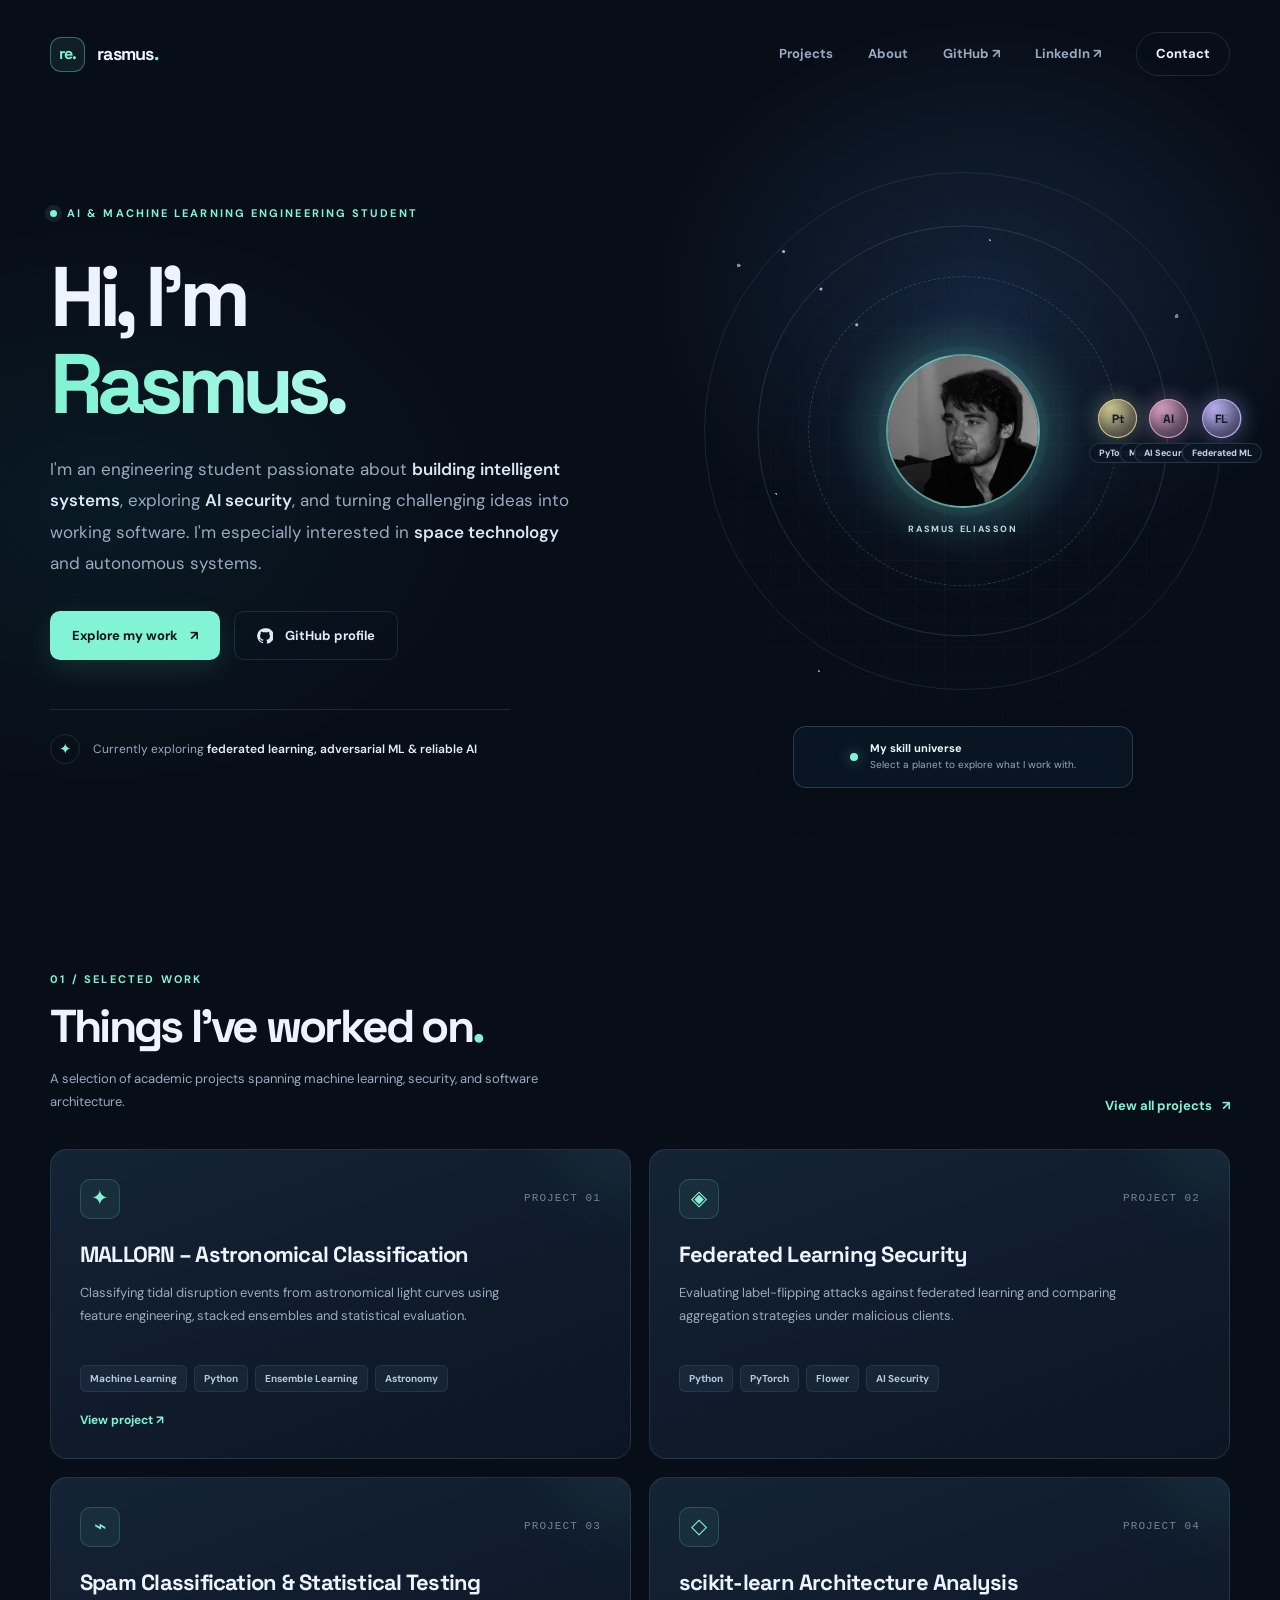
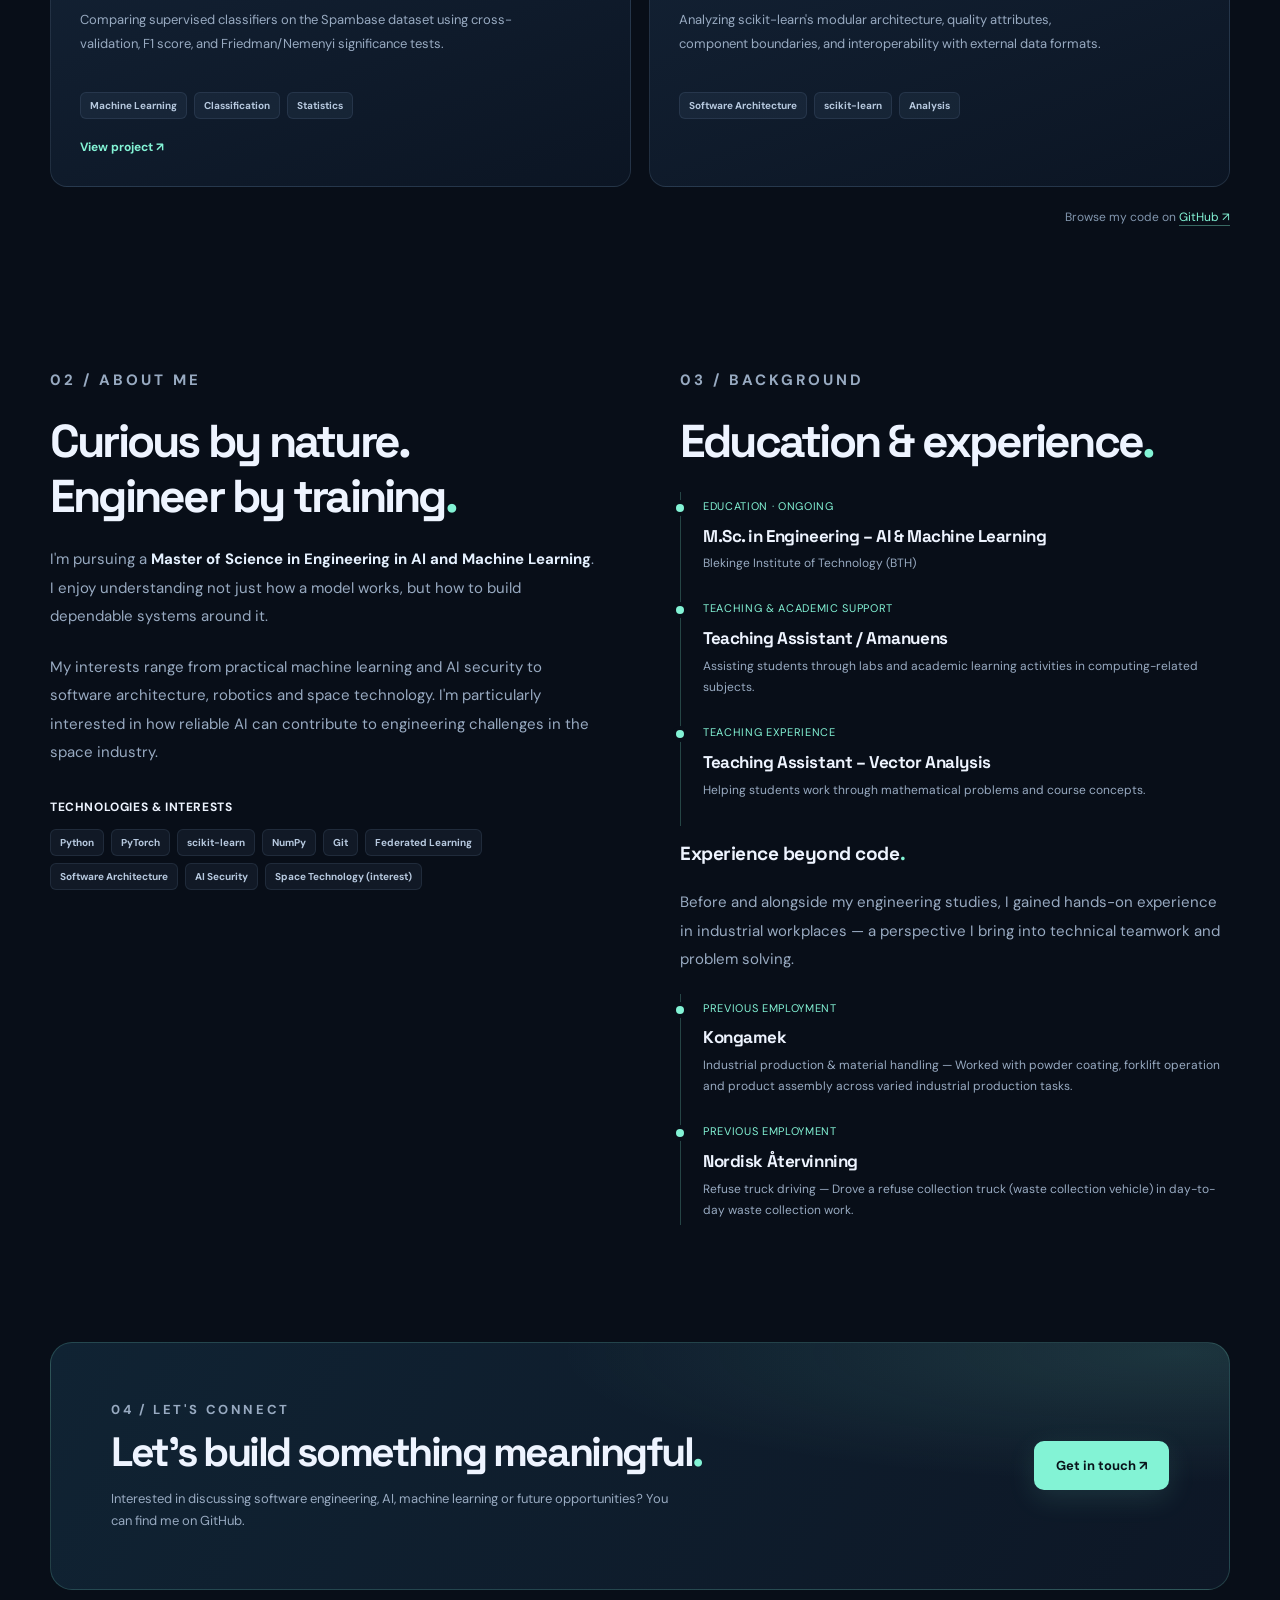
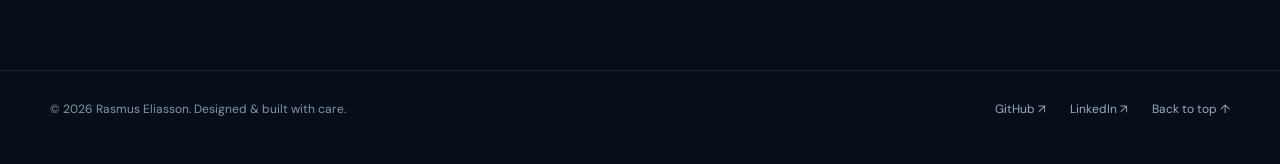
==== index.html @ 28955340 "portfolio page" ====
<!DOCTYPE html>
<html lang="en">
<head>
  <meta charset="UTF-8" />
  <meta name="viewport" content="width=device-width, initial-scale=1" />
  <meta name="theme-color" content="#080e18" />
  <meta name="description" content="Rasmus Eliasson — AI and Machine Learning engineering student. Explore selected work in AI security, machine learning, and software architecture." />
  <title>Rasmus Eliasson | AI & Machine Learning</title>
  <link rel="preconnect" href="https://fonts.googleapis.com" />
  <link rel="preconnect" href="https://fonts.gstatic.com" crossorigin />
  <link href="https://fonts.googleapis.com/css2?family=DM+Sans:wght@400;500;600;700&family=Space+Grotesk:wght@400;500;600;700&display=swap" rel="stylesheet" />
  <link rel="stylesheet" href="style.css" />
</head>
<body>
  <div class="ambient" aria-hidden="true"></div>

  <header>
    <nav class="nav container" aria-label="Main navigation">

      <a class="brand" href="#top" aria-label="Rasmus Eliasson – top of page">
        <span class="brand-symbol">re.</span>
        <span class="brand-name">rasmus<span>.</span></span>
      </a>

      <div class="nav-links">
        <a class="hide-mobile" href="#projects">Projects</a>
        <a class="hide-mobile" href="#about">About</a>

        <!-- GitHub -->
        <a
          href="https://github.com/DreadWoolf"
          target="_blank"
          rel="noopener noreferrer"
        >
          GitHub ↗
        </a>

        <!-- LinkedIn -->
        <a
          href="https://www.linkedin.com/in/rasmus-eliasson/"
          target="_blank"
          rel="noopener noreferrer"
        >
          LinkedIn ↗
        </a>

        <a class="nav-contact" href="#contact">Contact</a>
      </div>

    </nav>
  </header>


  <main id="top" class="container">
    <section class="hero" aria-label="Introduction">
      <div>
        <div class="eyebrow"><span class="eyebrow-dot"></span> AI & MACHINE LEARNING ENGINEERING STUDENT</div>
        <h1><span class="line">Hi, I'm</span><span class="line gradient-name">Rasmus.</span></h1>
        <p class="hero-description">
          I'm an engineering student passionate about <strong>building intelligent systems</strong>,
          exploring <strong>AI security</strong>, and turning challenging ideas into working software.
          I'm especially interested in <strong>space technology</strong> and autonomous systems.
        </p>
        <div class="hero-buttons">
          <a href="#projects" class="btn btn-primary">Explore my work <span aria-hidden="true">↗</span></a>
          <a href="https://github.com/DreadWoolf" class="btn btn-ghost" target="_blank" rel="noopener noreferrer">
            <svg aria-hidden="true" viewBox="0 0 24 24" fill="currentColor"><path d="M12 .5A11.5 11.5 0 0 0 8.365 23c.575.105.785-.25.785-.555 0-.275-.01-1-.015-1.965-3.195.695-3.87-1.54-3.87-1.54-.525-1.335-1.28-1.69-1.28-1.69-1.045-.715.08-.7.08-.7 1.155.08 1.765 1.185 1.765 1.185 1.025 1.755 2.69 1.25 3.345.955.105-.745.4-1.25.73-1.535-2.55-.29-5.23-1.275-5.23-5.68 0-1.255.45-2.28 1.185-3.085-.12-.29-.515-1.46.115-3.04 0 0 .965-.31 3.16 1.18A11 11 0 0 1 12 6.5c.975.005 1.96.13 2.875.385 2.195-1.49 3.155-1.18 3.155-1.18.63 1.58.235 2.75.115 3.04.74.805 1.185 1.83 1.185 3.085 0 4.415-2.685 5.385-5.245 5.67.41.355.775 1.055.775 2.13 0 1.54-.015 2.785-.015 3.165 0 .31.205.67.79.555A11.5 11.5 0 0 0 12 .5Z"/></svg>
            GitHub profile
          </a>
        </div>
        <div class="hero-status">
          <span class="status-icon" aria-hidden="true">✦</span>
          <span class="status-text">Currently exploring <strong>federated learning, adversarial ML & reliable AI</strong></span>
        </div>
      </div>

      <!-- Interactive solar system. Add a photo named profile_img.jpg beside index.html
           and it will automatically replace the RE placeholder in the sun. -->
      <div class="hero-art" aria-label="An interactive solar system of my technical skills">
        <div class="art-grid" aria-hidden="true"></div>
        <div class="star-field" aria-hidden="true"></div>
        <div class="solar-scene" id="solar-scene">
          <div class="orbit-ring orbit-ring-one" aria-hidden="true"></div>
          <div class="orbit-ring orbit-ring-two" aria-hidden="true"></div>
          <div class="orbit-ring orbit-ring-three" aria-hidden="true"></div>

          <div class="sun" aria-label="Rasmus at the center of the skill system">
            <div class="sun-aura"></div>
            <div class="sun-photo" id="profile-frame">
              <span class="avatar-initials" id="profile-initials" aria-hidden="true">RE</span>
              <img class="profile-image" id="profile-image" alt="Rasmus Eliasson" hidden />
            </div>
            <span class="sun-name">RASMUS ELIASSON</span>
          </div>

          <!-- Every arm rotates; its planet counter-rotates to keep the label upright. -->
          <div class="planet-arm orbit-inner" style="--angle:-55deg;--duration:100s;--planet-hue:#79e7cd">
            <div class="planet-anchor"><div class="planet-stabilizer">
              <button class="planet" type="button" data-skill="Python" aria-label="Explore Python">
                <span class="planet-globe">Py</span><span class="planet-label">Python</span>
              </button>
            </div></div>
          </div>
          <div class="planet-arm orbit-inner" style="--angle:125deg;--duration:100s;--planet-hue:#f0c77e">
            <div class="planet-anchor"><div class="planet-stabilizer">
              <button class="planet" type="button" data-skill="PyTorch" aria-label="Explore PyTorch">
                <span class="planet-globe">Pt</span><span class="planet-label">PyTorch</span>
              </button>
            </div></div>
          </div>
          <div class="planet-arm orbit-middle" style="--angle:22deg;--duration:145s;--planet-hue:#a5adff">
            <div class="planet-anchor"><div class="planet-stabilizer">
              <button class="planet" type="button" data-skill="Machine Learning" aria-label="Explore machine learning">
                <span class="planet-globe">ML</span><span class="planet-label">Machine Learning</span>
              </button>
            </div></div>
          </div>
          <div class="planet-arm orbit-middle" style="--angle:202deg;--duration:145s;--planet-hue:#f49db8">
            <div class="planet-anchor"><div class="planet-stabilizer">
              <button class="planet" type="button" data-skill="AI Security" aria-label="Explore AI security">
                <span class="planet-globe">AI</span><span class="planet-label">AI Security</span>
              </button>
            </div></div>
          </div>
          <div class="planet-arm orbit-outer" style="--angle:145deg;--duration:205s;--planet-hue:#83caff">
            <div class="planet-anchor"><div class="planet-stabilizer">
              <button class="planet" type="button" data-skill="Digital Ethics" aria-label="Explore digital ethics">
                <span class="planet-globe">DE</span><span class="planet-label">Digital Ethics</span>
              </button>
            </div></div>
          </div>
          <div class="planet-arm orbit-outer" style="--angle:325deg;--duration:205s;--planet-hue:#d7b0ff">
            <div class="planet-anchor"><div class="planet-stabilizer">
              <button class="planet" type="button" data-skill="Federated Learning" aria-label="Explore federated learning">
                <span class="planet-globe">FL</span><span class="planet-label">Federated ML</span>
              </button>
            </div></div>
          </div>

          <div class="system-detail" aria-live="polite">
            <span class="system-detail-indicator" aria-hidden="true"></span>
            <div><strong id="skill-title">My skill universe</strong><span id="skill-description">Select a planet to explore what I work with.</span></div>
          </div>
        </div>
      </div>
    </section>

    <section class="content-section" id="projects" aria-labelledby="projects-title">
      <div class="section-head">
        <div>
          <p class="section-kicker">01 / SELECTED WORK</p>
          <h2 id="projects-title">Things I've worked on<span style="color:var(--accent)">.</span></h2>
          <p class="section-description" style="margin-top:14px;max-width:520px;">A selection of academic projects spanning machine learning, security, and software architecture.</p>
        </div>
        <div class="project-action-area">
          <a class="view-all" href="projects.html">View all projects <span aria-hidden="true">↗</span></a>
        </div>
      </div>
      <!-- Selected projects come from projects-data.js. Four cards remain visible even if JS is unavailable. -->
      <div class="project-grid featured-projects" id="project-grid" aria-label="Four selected projects">
          <article class="project-card">
            <div class="project-top"><span class="project-icon" aria-hidden="true">✦</span><span class="project-number">PROJECT 01</span></div>
            <h3>MALLORN – Astronomical Classification</h3>
            <p>Classifying tidal disruption events from astronomical light curves using feature engineering, stacked ensembles and statistical evaluation.</p>
            <div class="tags"><span class="tag">Machine Learning</span><span class="tag">Python</span><span class="tag">Ensemble Learning</span><span class="tag">Astronomy</span></div>
            <a class="project-link" href="https://github.com/DreadWoolf/Mallorn-Classification" target="_blank" rel="noopener noreferrer">View project ↗</a>
          </article>
          <article class="project-card">
            <div class="project-top"><span class="project-icon" aria-hidden="true">◈</span><span class="project-number">PROJECT 02</span></div>
            <h3>Federated Learning Security</h3>
            <p>Evaluating label-flipping attacks against federated learning and comparing aggregation strategies under malicious clients.</p>
            <div class="tags"><span class="tag">Python</span><span class="tag">PyTorch</span><span class="tag">Flower</span><span class="tag">AI Security</span></div>
            
          </article>
          <article class="project-card">
            <div class="project-top"><span class="project-icon" aria-hidden="true">⌁</span><span class="project-number">PROJECT 03</span></div>
            <h3>Spam Classification &amp; Statistical Testing</h3>
            <p>Comparing supervised classifiers on the Spambase dataset using cross-validation, F1 score, and Friedman/Nemenyi significance tests.</p>
            <div class="tags"><span class="tag">Machine Learning</span><span class="tag">Classification</span><span class="tag">Statistics</span></div>
            <a class="project-link" href="https://github.com/DreadWoolf/Spam-classification" target="_blank" rel="noopener noreferrer">View project ↗</a>
          </article>
          <article class="project-card">
            <div class="project-top"><span class="project-icon" aria-hidden="true">◇</span><span class="project-number">PROJECT 04</span></div>
            <h3>scikit-learn Architecture Analysis</h3>
            <p>Analyzing scikit-learn&#x27;s modular architecture, quality attributes, component boundaries, and interoperability with external data formats.</p>
            <div class="tags"><span class="tag">Software Architecture</span><span class="tag">scikit-learn</span><span class="tag">Analysis</span></div>
            
          </article>
      </div>
      <p class="project-note">Browse my code on <a href="https://github.com/DreadWoolf" target="_blank" rel="noopener noreferrer">GitHub ↗</a></p>
    </section>

    <section class="content-section" id="about" aria-labelledby="about-title">
      <div class="about-grid">
        <div>
          <p class="section-kicker">02 / ABOUT ME</p>
          <h2 id="about-title">Curious by nature.<br/>Engineer by training<span style="color:var(--accent)">.</span></h2>
          <p>I'm pursuing a <strong>Master of Science in Engineering in AI and Machine Learning</strong>. I enjoy understanding not just how a model works, but how to build dependable systems around it.</p>
          <p>My interests range from practical machine learning and AI security to software architecture, robotics and space technology. I'm particularly interested in how reliable AI can contribute to engineering challenges in the space industry.</p>
          <span class="skill-title">TECHNOLOGIES & INTERESTS</span>
          <div class="tags">
            <span class="tag">Python</span><span class="tag">PyTorch</span><span class="tag">scikit-learn</span>
            <span class="tag">NumPy</span><span class="tag">Git</span><span class="tag">Federated Learning</span>
            <span class="tag">Software Architecture</span><span class="tag">AI Security</span>
            <span class="tag">Space Technology (interest)</span>
          </div>
        </div>
        <div>
          <p class="section-kicker">03 / BACKGROUND</p>
          <h2>Education & experience<span style="color:var(--accent)">.</span></h2>
          <div class="timeline">
            <div class="timeline-item">
              <small>EDUCATION · ONGOING</small>
              <h3>M.Sc. in Engineering – AI & Machine Learning</h3>
              <p>Blekinge Institute of Technology (BTH)</p>
            </div>
            <div class="timeline-item">
              <small>TEACHING & ACADEMIC SUPPORT</small>
              <h3>Teaching Assistant / Amanuens</h3>
              <p>Assisting students through labs and academic learning activities in computing-related subjects.</p>
            </div>
            <div class="timeline-item">
              <small>TEACHING EXPERIENCE</small>
              <h3>Teaching Assistant – Vector Analysis</h3>
              <p>Helping students work through mathematical problems and course concepts.</p>
            </div>
          </div>
          <!-- Industrial background is intentionally BELOW the academic experience. -->
          <h3 class="experience-subhead">Experience beyond code<span style="color:var(--accent)">.</span></h3>
          <p class="experience-intro">Before and alongside my engineering studies, I gained hands-on experience in industrial workplaces — a perspective I bring into technical teamwork and problem solving.</p>
          <!-- Edit the INDUSTRIAL_EXPERIENCE list in portfolio-data.js. -->
          <div class="timeline experience-timeline" id="industrial-experience"></div>
        </div>
      </div>
    </section>

    <section class="contact-panel" id="contact" aria-labelledby="contact-title">
      <div>
        <p class="section-kicker">04 / LET'S CONNECT</p>
        <h2 id="contact-title">Let's build something meaningful<span style="color:var(--accent)">.</span></h2>
        <p>Interested in discussing software engineering, AI, machine learning or future opportunities? You can find me on GitHub.</p>
      </div>
      <a href="https://github.com/DreadWoolf" class="btn btn-primary" target="_blank" rel="noopener noreferrer" style="flex-shrink:0">Get in touch ↗</a>
      <!-- Replace the link above with your LinkedIn profile or an email link when ready. -->
    </section>
  </main>

  <footer>
    <div class="container footer-content">
      <p>© <span id="year">2026</span> Rasmus Eliasson. Designed & built with care.</p>
      <div class="footer-links">
        <a href="https://github.com/DreadWoolf"
          target="_blank" rel="noopener noreferrer">GitHub ↗</a>

        <a href="https://www.linkedin.com/in/rasmus-eliasson/"
          target="_blank" rel="noopener noreferrer">LinkedIn ↗</a>

        <a href="#top">Back to top ↑</a>
      </div>
    </div>
  </footer>
  <script src="portfolio-data.js" defer></script>
  <script src="projects-data.js" defer></script>
  <script src="site.js" defer></script>
</body>
</html>
---- style.css ----
:root {
      --bg: #080e18;
      --bg-alt: #0d1623;
      --card: #101c2b;
      --line: rgba(156, 185, 220, .15);
      --text: #eef4ff;
      --muted: #98aac1;
      --accent: #83f3d5;
      --accent2: #8eacff;
      --max-width: 1180px;
    }
    * { box-sizing: border-box; }
    html { scroll-behavior: smooth; scroll-padding-top: 90px; }
    body { margin: 0; color: var(--text); background: var(--bg); font: 16px/1.7 'DM Sans', 'Segoe UI', sans-serif; overflow-x: hidden; }
    a { color: inherit; text-decoration: none; }
    button { font: inherit; }
    ::selection { background: rgba(131,243,213,.28); }
    .ambient { pointer-events:none; position:absolute; inset:0 0 auto 0; height:1050px; z-index:-1; background:radial-gradient(ellipse 460px 380px at 77% 28%,rgba(57,100,165,.23),transparent 72%),radial-gradient(ellipse 530px 390px at 8% 48%,rgba(14,108,124,.12),transparent 72%); }
    .container { width: min(calc(100% - 64px), var(--max-width)); margin: 0 auto; }
    header { position:relative; z-index:10; }
    .nav { display:flex; align-items:center; justify-content:space-between; padding:32px 0; }
    .brand { display:flex; align-items:center; gap:12px; font-family:'Space Grotesk',sans-serif; font-size:18px; font-weight:700; letter-spacing:-.055em; }
    .brand-symbol { display:grid; place-items:center; height:35px; width:35px; border:1px solid rgba(131,243,213,.35); background:rgba(131,243,213,.07); border-radius:11px; color:var(--accent); font-size:16px; }
    .brand .brand-name { letter-spacing:-.04em; }
    .brand .brand-name span { color:var(--accent); }
    .nav-links { display:flex; align-items:center; gap:35px; }
    .nav-links a { font-size:13px; font-weight:700; color:var(--muted); transition:color .2s; }
    .nav-links a:hover, .footer-links a:hover { color:var(--accent); }
    .nav-links .nav-contact { color:var(--text); border:1px solid var(--line); border-radius:50px; padding:10px 19px; }
    .nav-links .nav-contact:hover { border-color:rgba(131,243,213,.5); }
    .hero { min-height:690px; display:grid; grid-template-columns:1.05fr .95fr; align-items:center; gap:56px; padding:56px 0 85px; }
    .eyebrow { display:inline-flex; align-items:center; gap:10px; font-size:11px; font-weight:700; letter-spacing:.19em; text-transform:uppercase; color:var(--accent); }
    .eyebrow-dot { width:7px; height:7px; background:var(--accent); border-radius:50%; box-shadow:0 0 0 5px rgba(131,243,213,.09); }
    h1,h2,h3,p { margin-top:0; }
    h1,h2,h3 { font-family:'Space Grotesk',sans-serif; }
    h1 { margin:29px 0 25px; font-size:clamp(65px,6.6vw,103px); line-height:1.035; letter-spacing:-.075em; font-weight:700; }
    h1 .line { display:block; }
    h1 .gradient-name { background:linear-gradient(100deg,var(--accent) 7%,#b5f9ec 55%,var(--accent2) 100%); -webkit-background-clip:text; background-clip:text; color:transparent; }
    .hero-description { color:var(--muted); font-size:17px; max-width:530px; line-height:1.85; margin-bottom:32px; }
    .hero-description strong { color:#d9e6f5; font-weight:600; }
    .hero-buttons { display:flex; align-items:center; gap:14px; flex-wrap:wrap; }
    .btn { display:inline-flex; align-items:center; justify-content:center; gap:12px; min-height:49px; padding:11px 22px; border-radius:10px; font-size:13px; font-weight:700; transition:transform .2s,background .2s,border-color .2s; }
    .btn:hover { transform:translateY(-2px); }
    .btn-primary { color:#09121a; background:var(--accent); box-shadow:0 8px 28px rgba(131,243,213,.12); }
    .btn-primary:hover { background:#a4ffea; }
    .btn-ghost { border:1px solid var(--line); color:#deebf9; }
    .btn-ghost:hover { border-color:rgba(131,243,213,.5); }
    .btn svg { width:16px; height:16px; }
    .hero-status { display:flex; align-items:center; gap:13px; margin-top:49px; padding-top:24px; border-top:1px solid var(--line); max-width:460px; color:var(--muted); font-size:12px; }
    .status-icon { display:grid; place-items:center; color:var(--accent); font-size:15px; width:30px; height:30px; border:1px solid var(--line); border-radius:50%; }
    .status-text strong { color:#e4eefb; font-weight:600; }
    .hero-art { width:100%; min-height:500px; display:grid; place-items:center; position:relative; isolation:isolate; }
    .art-grid { position:absolute; width:94%; height:94%; inset:3%; border-radius:24px; background-image:linear-gradient(rgba(137,171,210,.055) 1px, transparent 1px),linear-gradient(90deg,rgba(137,171,210,.055) 1px, transparent 1px); background-size:29px 29px; -webkit-mask-image:radial-gradient(ellipse at center,#000 29%,transparent 75%); mask-image:radial-gradient(ellipse at center,#000 29%,transparent 75%); z-index:-1; }
    .ring { position:absolute; border:1px solid rgba(140,181,224,.16); border-radius:50%; aspect-ratio:1; }
    .ring-one { width:92%; max-width:456px; }
    .ring-two { width:72%; max-width:355px; border-style:dashed; border-color:rgba(131,243,213,.16); transform:rotate(-17deg); }
    .ring-three { width:106%; max-width:515px; border-color:rgba(140,181,224,.07); }
    .orbit-point { position:absolute; width:9px; height:9px; background:var(--accent); border-radius:50%; box-shadow:0 0 30px rgba(131,243,213,.6); top:18%; right:19%; }
    .avatar { width:274px; height:274px; position:relative; display:grid; place-items:center; border-radius:50%; background:radial-gradient(circle at 29% 21%,rgba(145,205,255,.28),transparent 49%),linear-gradient(145deg,#1d4055,#162a3c 52%,#10202e); border:1px solid rgba(131,243,213,.28); box-shadow:0 0 0 15px rgba(131,243,213,.025),0 35px 90px rgba(0,0,0,.31),inset 0 0 55px rgba(95,200,200,.06); overflow:hidden; }
    .avatar::before { content:''; position:absolute; width:245px; height:245px; border:1px solid rgba(255,255,255,.06); transform:rotate(25deg); border-radius:48px; }
    .avatar::after { content:''; position:absolute; inset:auto -40% 2%; height:76px; background:radial-gradient(ellipse,rgba(131,243,213,.22),transparent 67%); filter:blur(16px); }
    .avatar-initials { font-family:'Space Grotesk',sans-serif; font-size:105px; line-height:1; letter-spacing:-.14em; padding-right:13px; font-weight:700; color:#ebfff9; text-shadow:0 0 35px rgba(131,243,213,.16); }
    .floating { position:absolute; background:rgba(15,29,44,.91); border:1px solid rgba(153,190,224,.2); border-radius:12px; backdrop-filter:blur(12px); box-shadow:0 15px 35px rgba(1,5,11,.28); }
    .floating-top { top:70px; left:0; padding:13px 17px; display:flex; align-items:center; gap:11px; }
    .floating-bottom { bottom:65px; right:1%; padding:13px 18px; }
    .floating-code { width:31px; height:31px; display:grid; place-items:center; border:1px solid rgba(131,243,213,.2); background:rgba(131,243,213,.08); border-radius:8px; color:var(--accent); font-family:monospace; font-size:15px; }
    .floating b { font-size:11px; letter-spacing:.02em; line-height:1.3; display:block; }
    .floating small { font-size:10px; color:var(--muted); display:block; margin-top:3px; }
    .mini-dots { display:flex; gap:5px; margin-bottom:8px; }
    .mini-dots i { width:6px; height:6px; border-radius:50%; background:var(--accent); opacity:.9; }
    .mini-dots i:nth-child(2) { background:var(--accent2); }
    .mini-dots i:nth-child(3) { background:#dfadf8; }
    section.content-section { padding:87px 0 30px; }
    .section-head { display:flex; align-items:end; justify-content:space-between; gap:24px; margin-bottom:32px; }
    .section-kicker { color:var(--accent); text-transform:uppercase; font-size:11px; letter-spacing:.2em; font-weight:700; margin-bottom:10px; }
    h2 { font-size:clamp(34px,3.6vw,47px); line-height:1.18; letter-spacing:-.06em; margin-bottom:0; }
    .section-description { color:var(--muted); max-width:340px; font-size:13px; line-height:1.8; margin-bottom:3px; }
    .project-grid { display:grid; grid-template-columns:repeat(2,minmax(0,1fr)); gap:18px; }
    .project-card { position:relative; padding:29px 29px 26px; min-height:277px; border:1px solid var(--line); border-radius:17px; background:linear-gradient(160deg,rgba(21,37,56,.94),rgba(12,22,36,.95)); overflow:hidden; transition:transform .25s,border-color .25s; }
    .project-card:hover { transform:translateY(-5px); border-color:rgba(131,243,213,.43); }
    .project-card::after { content:''; position:absolute; border-radius:50%; width:150px; height:150px; top:-100px; right:-75px; filter:blur(30px); background:rgba(131,243,213,.055); }
    .project-top { display:flex; align-items:center; justify-content:space-between; margin-bottom:21px; }
    .project-icon { display:grid; place-items:center; width:40px; height:40px; border:1px solid rgba(131,243,213,.18); border-radius:10px; background:rgba(131,243,213,.06); color:var(--accent); font-size:21px; }
    .project-number { color:#6d829b; font-size:11px; letter-spacing:.1em; font-family:monospace; }
    .project-card h3 { font-size:22px; line-height:1.35; letter-spacing:-.035em; margin:0 0 11px; }
    .project-card p { color:var(--muted); font-size:13px; line-height:1.8; max-width:440px; min-height:66px; margin:0 0 18px; }
    .tags { display:flex; flex-wrap:wrap; gap:7px; }
    .tag { color:#b7c9df; background:rgba(140,173,215,.075); border:1px solid rgba(140,173,215,.12); border-radius:6px; padding:4px 9px; font-size:10px; font-weight:700; }
    .project-note { margin:20px 0 0; text-align:right; color:#8296ae; font-size:12px; }
    .project-note a { color:var(--accent); text-decoration:underline; text-decoration-color:rgba(131,243,213,.4); text-underline-offset:4px; }
    .about-grid { display:grid; grid-template-columns:1fr 1fr; gap:80px; }
    .about-grid p { color:var(--muted); font-size:15px; line-height:1.9; margin:22px 0 20px; }
    .about-grid strong { color:#e5f1ff; }
    .skill-title { display:block; font-size:12px; font-weight:700; letter-spacing:.05em; margin:30px 0 12px; }
    .timeline { margin-top:23px; border-left:1px solid rgba(131,243,213,.24); padding:5px 0 0 22px; }
    .timeline-item { position:relative; padding-bottom:25px; }
    .timeline-item::before { content:''; position:absolute; width:8px; height:8px; background:var(--accent); border-radius:50%; top:7px; left:-27px; box-shadow:0 0 0 4px var(--bg); }
    .timeline-item small { display:block; font-size:11px; letter-spacing:.06em; color:var(--accent); margin-bottom:6px; }
    .timeline-item h3 { margin-bottom:3px; font-size:17px; letter-spacing:-.025em; }
    .timeline-item p { font-size:12px; margin:0; line-height:1.75; }
    .contact-panel { margin:87px 0 80px; padding:56px 60px; border:1px solid rgba(131,243,213,.18); background:radial-gradient(ellipse at 96% 4%,rgba(131,243,213,.13),transparent 39%),linear-gradient(120deg,#102333,#0d1726); border-radius:22px; display:flex; justify-content:space-between; align-items:center; gap:35px; }
    .contact-panel h2 { margin:7px 0 12px; font-size:clamp(29px,3.3vw,41px); }
    .contact-panel p { font-size:13px; color:var(--muted); margin:0; max-width:580px; }
    footer { border-top:1px solid var(--line); padding:28px 0 45px; }
    .footer-content { display:flex; align-items:center; justify-content:space-between; gap:20px; }
    footer p { font-size:12px; color:#8295ad; margin:0; }
    .footer-links { display:flex; gap:24px; font-size:12px; color:var(--muted); }

    /* ---------------------------------------------------------------
       PERSONAL SKILL SOLAR SYSTEM
       -- Change the colors, names and orbital speeds to personalize it.
       -- A file called profile.jpg beside this HTML becomes the sun photo.
       --------------------------------------------------------------- */
    .hero-art { min-height:575px; overflow:visible; }
    .hero-art .art-grid { opacity:.65; }
    .star-field { position:absolute; inset:0; pointer-events:none; background-image:radial-gradient(2px 2px at 8% 16%,#b5cee8 94%,transparent),radial-gradient(2px 2px at 90% 24%,#9dc7de 95%,transparent),radial-gradient(1px 1px at 23% 80%,#bdd5ff 95%,transparent),radial-gradient(2px 2px at 70% 91%,#8ff3d7 95%,transparent),radial-gradient(1px 1px at 55% 12%,#d4ddff 95%,transparent),radial-gradient(1px 1px at 15% 52%,#bfe7ee 95%,transparent); opacity:.65; }
    .solar-scene { position:relative; width:min(100%,540px); aspect-ratio:1; display:grid; place-items:center; isolation:isolate; }
    .solar-scene::before { content:''; position:absolute; inset:16%; border-radius:50%; background:radial-gradient(circle,rgba(96,236,203,.085),rgba(76,112,170,.035) 47%,transparent 72%); filter:blur(7px); z-index:-1; }
    .orbit-ring { position:absolute; left:50%; top:50%; transform:translate(-50%,-50%); border:1px solid rgba(142,185,222,.20); border-radius:50%; aspect-ratio:1; pointer-events:none; }
    .orbit-ring-one { width:58%; border-style:dashed; border-color:rgba(130,242,213,.22); }
    .orbit-ring-two { width:77%; border-color:rgba(140,181,224,.19); }
    .orbit-ring-three { width:97%; border-color:rgba(140,181,224,.13); }
    .orbit-ring::after { content:''; width:3px; height:3px; border-radius:50%; background:#a5bbd4; box-shadow:0 0 9px rgba(166,210,249,.4); position:absolute; top:15%; left:15%; }
    .sun { position:absolute; width:30%; aspect-ratio:1; display:grid; place-items:center; z-index:2; }
    .sun-aura { position:absolute; inset:-26%; border-radius:50%; background:radial-gradient(circle,rgba(125,255,220,.16) 0%,rgba(85,180,190,.07) 48%,transparent 72%); animation:solar-breathe 5s ease-in-out infinite; pointer-events:none; }
    .sun-photo { position:absolute; inset:2%; display:grid; place-items:center; overflow:hidden; border-radius:50%; border:2px solid rgba(153,255,228,.55); background:radial-gradient(circle at 30% 20%,rgba(165,222,255,.3),transparent 56%),linear-gradient(135deg,#1c4c63,#122a3c 58%,#0b1825); box-shadow:0 0 0 8px rgba(122,234,207,.045),0 0 60px rgba(111,231,199,.24),inset 0 0 20px rgba(157,235,215,.07); }
    .sun-photo::after { content:''; position:absolute; inset:0; border-radius:50%; background:linear-gradient(135deg,rgba(255,255,255,.07),transparent 55%); pointer-events:none; }
    .sun-photo img { width:100%; height:100%; object-fit:cover; object-position:center 30%; }
    .sun-photo img[hidden] { display:none; }
    .sun .avatar-initials { font-size:clamp(36px,4.4vw,66px); letter-spacing:-.13em; padding-right:7px; line-height:1; font-weight:700; color:#e8fff7; text-shadow:0 0 28px rgba(131,243,213,.25); }
    .sun-name { position:absolute; top:calc(100% + 11px); font-size:9px; letter-spacing:.37em; font-weight:800; color:#b6d8df; white-space:nowrap; }
    .sun-dot { font-size:5px; margin:0 3px; vertical-align:middle; color:var(--accent); }
    .planet-arm { position:absolute; left:50%; top:50%; width:var(--radius); height:0; z-index:3; transform-origin:0 0; animation:planet-orbit var(--duration) linear infinite; }
    .orbit-inner { --radius:29%; }
    .orbit-middle { --radius:38.5%; }
    .orbit-outer { --radius:48.5%; }
    .planet-anchor { position:absolute; left:100%; top:0; transform:translate(-50%,-50%); }
    .planet-stabilizer { animation:planet-counter-orbit var(--duration) linear infinite; }
    .planet { appearance:none; display:flex; flex-direction:column; align-items:center; gap:5px; min-width:78px; padding:0; border:0; background:transparent; cursor:pointer; color:#dceaf5; }
    .planet-globe { width:39px; height:39px; display:grid; place-items:center; border-radius:50%; border:1px solid color-mix(in srgb,var(--planet-hue) 70%,transparent); background:radial-gradient(circle at 30% 22%,color-mix(in srgb,var(--planet-hue) 65%,#fff 4%),color-mix(in srgb,var(--planet-hue) 36%,#162838 64%)); color:#101c2d; font:800 12px/1 'Space Grotesk',sans-serif; box-shadow:inset -5px -8px 11px rgba(7,14,33,.33),0 0 23px color-mix(in srgb,var(--planet-hue) 22%,transparent); transition:transform .2s,box-shadow .2s; }
    .planet-label { max-width:112px; background:rgba(9,19,33,.85); color:#c9d9e8; border:1px solid rgba(148,186,216,.19); border-radius:999px; padding:3px 9px; font-size:9px; line-height:1.35; font-weight:700; white-space:nowrap; backdrop-filter:blur(8px); }
    .planet:is(:hover,:focus-visible,.is-active) .planet-globe { transform:scale(1.16); box-shadow:0 0 26px color-mix(in srgb,var(--planet-hue) 52%,transparent),inset -5px -8px 11px rgba(7,14,33,.27); }
    .planet:is(:hover,:focus-visible,.is-active) .planet-label { color:var(--accent); border-color:rgba(131,243,213,.6); }
    .planet:focus-visible { outline:2px solid var(--accent); outline-offset:6px; border-radius:20px; }
    .solar-scene:is(:hover,:focus-within) .planet-arm,.solar-scene:is(:hover,:focus-within) .planet-stabilizer { animation-play-state:paused; }
    .system-detail { position:absolute; z-index:7; bottom:-25px; left:50%; transform:translateX(-50%); display:flex; align-items:center; justify-content:center; gap:12px; width:min(88%,340px); min-height:62px; padding:10px 16px; border:1px solid rgba(146,187,218,.23); background:rgba(10,23,37,.88); backdrop-filter:blur(16px); border-radius:13px; box-shadow:0 14px 40px rgba(0,0,0,.14); }
    .system-detail-indicator { flex:none; width:8px; height:8px; border-radius:50%; background:var(--accent); box-shadow:0 0 14px rgba(131,243,213,.52); }
    .system-detail strong { display:block; color:#ecf7ff; font-size:11px; font-weight:750; line-height:1.3; }
    .system-detail span:not(.system-detail-indicator) { display:block; margin-top:3px; font-size:10px; line-height:1.45; color:var(--muted); }
    @keyframes planet-orbit { from { transform:rotate(var(--angle)); } to { transform:rotate(calc(var(--angle) + 360deg)); } }
    @keyframes planet-counter-orbit { from { transform:rotate(calc(-1 * var(--angle))); } to { transform:rotate(calc(-1 * var(--angle) - 360deg)); } }
    @keyframes solar-breathe { 0%,100% { opacity:.8;transform:scale(.94); } 50% { opacity:1;transform:scale(1.12); } }
    @media(max-width:1050px) { .hero-art { min-height:500px; } .solar-scene { width:min(100%,490px); } }
    @media(max-width:800px) { .hero-art { min-height:550px; } .solar-scene { width:min(100%,510px); } }
    @media(max-width:590px) { .hero-art { min-height:400px; } .solar-scene { width:min(100%,385px); } .planet-globe { width:30px; height:30px; font-size:10px; } .planet-label { font-size:8px; padding:2px 6px; } .planet { min-width:69px; gap:3px; } .sun .avatar-initials { font-size:42px; } .sun-name { font-size:7px; } .system-detail { bottom:-19px; min-height:57px; width:88%; } }
    @media(max-width:375px) { .planet-label { font-size:7px; } .hero-art { min-height:375px; } }
    @media(prefers-reduced-motion:reduce) { .planet-arm,.planet-stabilizer,.sun-aura { animation:none !important; } .planet-arm { transform:rotate(var(--angle)); } .planet-stabilizer { transform:rotate(calc(-1 * var(--angle))); } }
    @media(max-width:1050px) { .hero { gap:25px; } .floating-top { left:-15px; } .hero-art { min-height:440px; } .avatar { width:235px; height:235px; } .avatar-initials { font-size:90px; } }
    @media(max-width:800px) { .nav-links { gap:18px; } .hero { grid-template-columns:1fr; padding:55px 0 60px; gap:20px; } .hero-art { min-height:430px; max-width:530px; width:100%; justify-self:center; } h1 { font-size:clamp(65px,12vw,91px); } .hero-description { max-width:620px; } .about-grid { gap:40px; } .contact-panel { padding:36px; } }
    @media(max-width:590px) { .container { width:min(calc(100% - 38px),var(--max-width)); } .nav { padding:22px 0; } .brand { font-size:15px; } .nav-links { gap:15px; } .nav-links a { font-size:11px; } .nav-links .hide-mobile { display:none; } .nav-links .nav-contact { padding:8px 11px; } .hero { padding:42px 0 46px; } .eyebrow { letter-spacing:.12em; font-size:10px; } h1 { font-size:clamp(59px,14vw,80px); margin-top:20px; } .hero-description { font-size:15px; } .hero-status { margin-top:31px; } .hero-art { min-height:365px; } .avatar { width:215px; height:215px; } .avatar-initials { font-size:80px; } .ring-one { width:94%; } .floating-top { top:35px; left:2px; } .floating-bottom { bottom:30px; right:0; } section.content-section { padding-top:65px; } .section-head { display:block; } .section-description { margin-top:14px; } .project-grid,.about-grid { grid-template-columns:1fr; gap:15px; } .about-grid { gap:34px; } .project-card { min-height:unset; } .contact-panel { display:block; margin:70px 0 45px; padding:33px 24px; } .contact-panel .btn { margin-top:23px; } .footer-content { align-items:flex-start; flex-direction:column; gap:12px; } }
    @media(prefers-reduced-motion:reduce) { html { scroll-behavior:auto; } *,*::before,*::after { transition:none !important; animation:none !important; } }
    /* Keep enough height for the orbit layout after the general breakpoints. */
    @media(max-width:1050px) and (min-width:801px) { .hero-art { min-height:500px; } }
    @media(max-width:800px) and (min-width:591px) { .hero-art { min-height:550px; } }
    @media(max-width:590px) { .hero-art { min-height:400px; } }
    @media(max-width:375px) { .hero-art { min-height:375px; } }


    /* ================================================================
       USER CUSTOMIZATION: layout & gallery (original theme retained)
       ================================================================ */
    .hero-art { padding-bottom:100px; }
    /* Keep the info card OUTSIDE the full orbital path, not over planets. */
    .system-detail { bottom:-90px; }
    .sun-name { letter-spacing:.18em; }

    /* Four featured projects at once; preserve the original project-card styling. */
    .project-action-area { display:flex; align-items:center; justify-content:flex-end; }
    .view-all { display:inline-flex; gap:10px; align-items:center; color:var(--accent); font-weight:700; font-size:13px; transition:color .2s; }
    .view-all:hover { color:#b5ffed; }
    .view-all:focus-visible { outline:2px solid var(--accent); outline-offset:3px; }
    .featured-projects { grid-template-columns:repeat(2,minmax(0,1fr)); gap:18px; }
    .featured-projects .project-card { min-width:0; }
    .project-link { display:inline-block; color:var(--accent); margin-top:18px; font-size:12px; font-weight:700; }
    .project-link:hover { text-decoration:underline; text-underline-offset:4px; }
    .experience-subhead { color:var(--text); font:700 19px/1.35 'Space Grotesk',sans-serif; letter-spacing:-.025em; margin:15px 0 8px; }
    .experience-intro { color:var(--muted); font-size:13px; line-height:1.85; margin:0 0 12px; }
    .experience-timeline { margin-top:18px; }
    .experience-timeline .timeline-item:last-child { padding-bottom:4px; }

    /* Standalone projects page: same palette, background and project cards. */
    .all-projects-hero { padding:77px 0 37px; max-width:780px; }
    .all-projects-hero h1 { font-size:clamp(54px,6vw,83px); margin:20px 0 19px; }
    .all-projects-hero p { max-width:650px; font-size:16px; color:var(--muted); }
    .all-projects-list { display:grid; grid-template-columns:1fr; gap:20px; padding-bottom:75px; }
    .project-full { min-height:0; display:grid; grid-template-columns:96px minmax(0,1fr); gap:22px; padding:30px 34px; }
    .project-full .project-top { display:block; margin:0; }
    .project-full .project-icon { width:51px; height:51px; font-size:25px; }
    .project-full .project-number { display:block; margin-bottom:10px; white-space:nowrap; }
    .project-full h3 { margin-bottom:10px; }
    .project-full p { min-height:unset; max-width:890px; margin-bottom:19px; }
    .back-link { color:var(--accent); font-size:13px; font-weight:700; }
    .back-link:hover { text-decoration:underline; }
    @media(max-width:590px) {
      .hero-art { padding-bottom:89px; }
      .system-detail { bottom:-76px; }
      .project-action-area { justify-content:flex-start; margin-top:17px; }
      .featured-projects { grid-template-columns:1fr; }
      .all-projects-hero { padding-top:44px; }
      .all-projects-list { gap:15px; }
      .project-full { grid-template-columns:1fr; padding:24px; gap:12px; }
      .project-full .project-top { display:flex; align-items:center; justify-content:space-between; }
    }
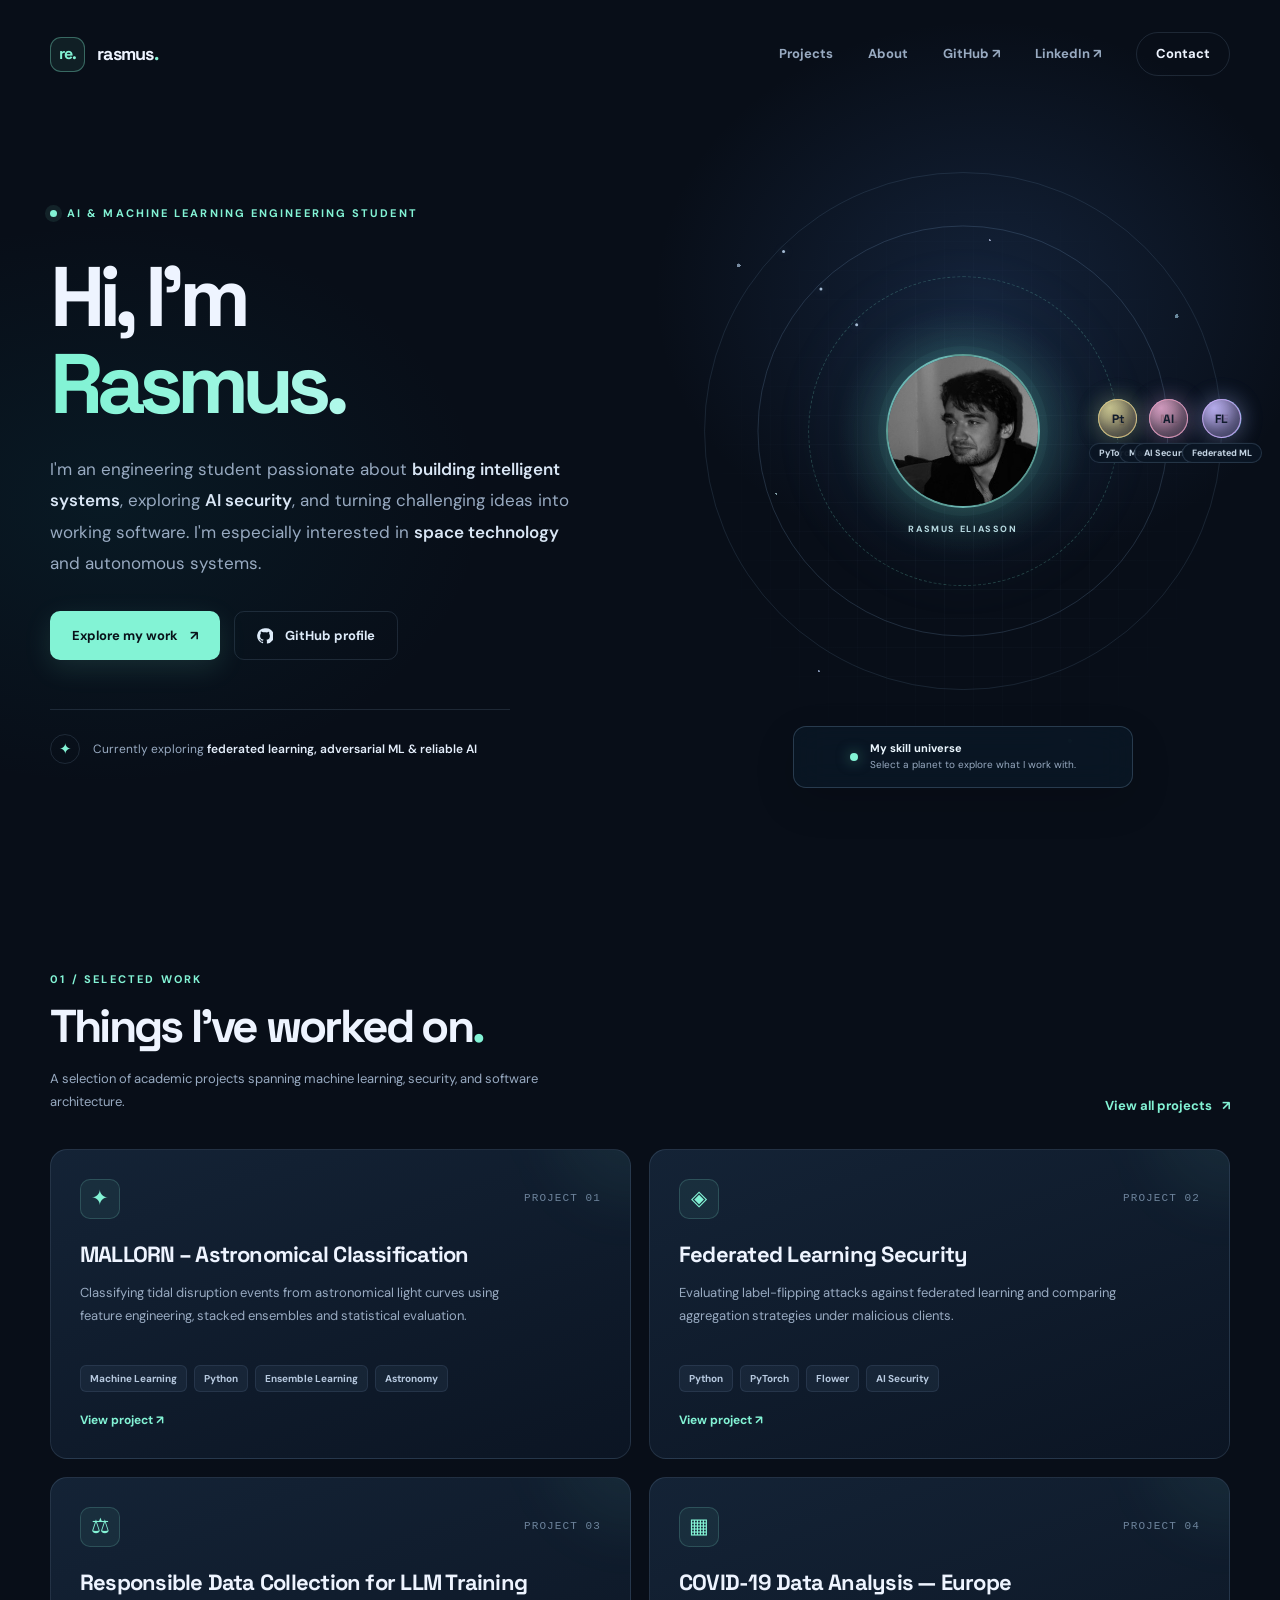
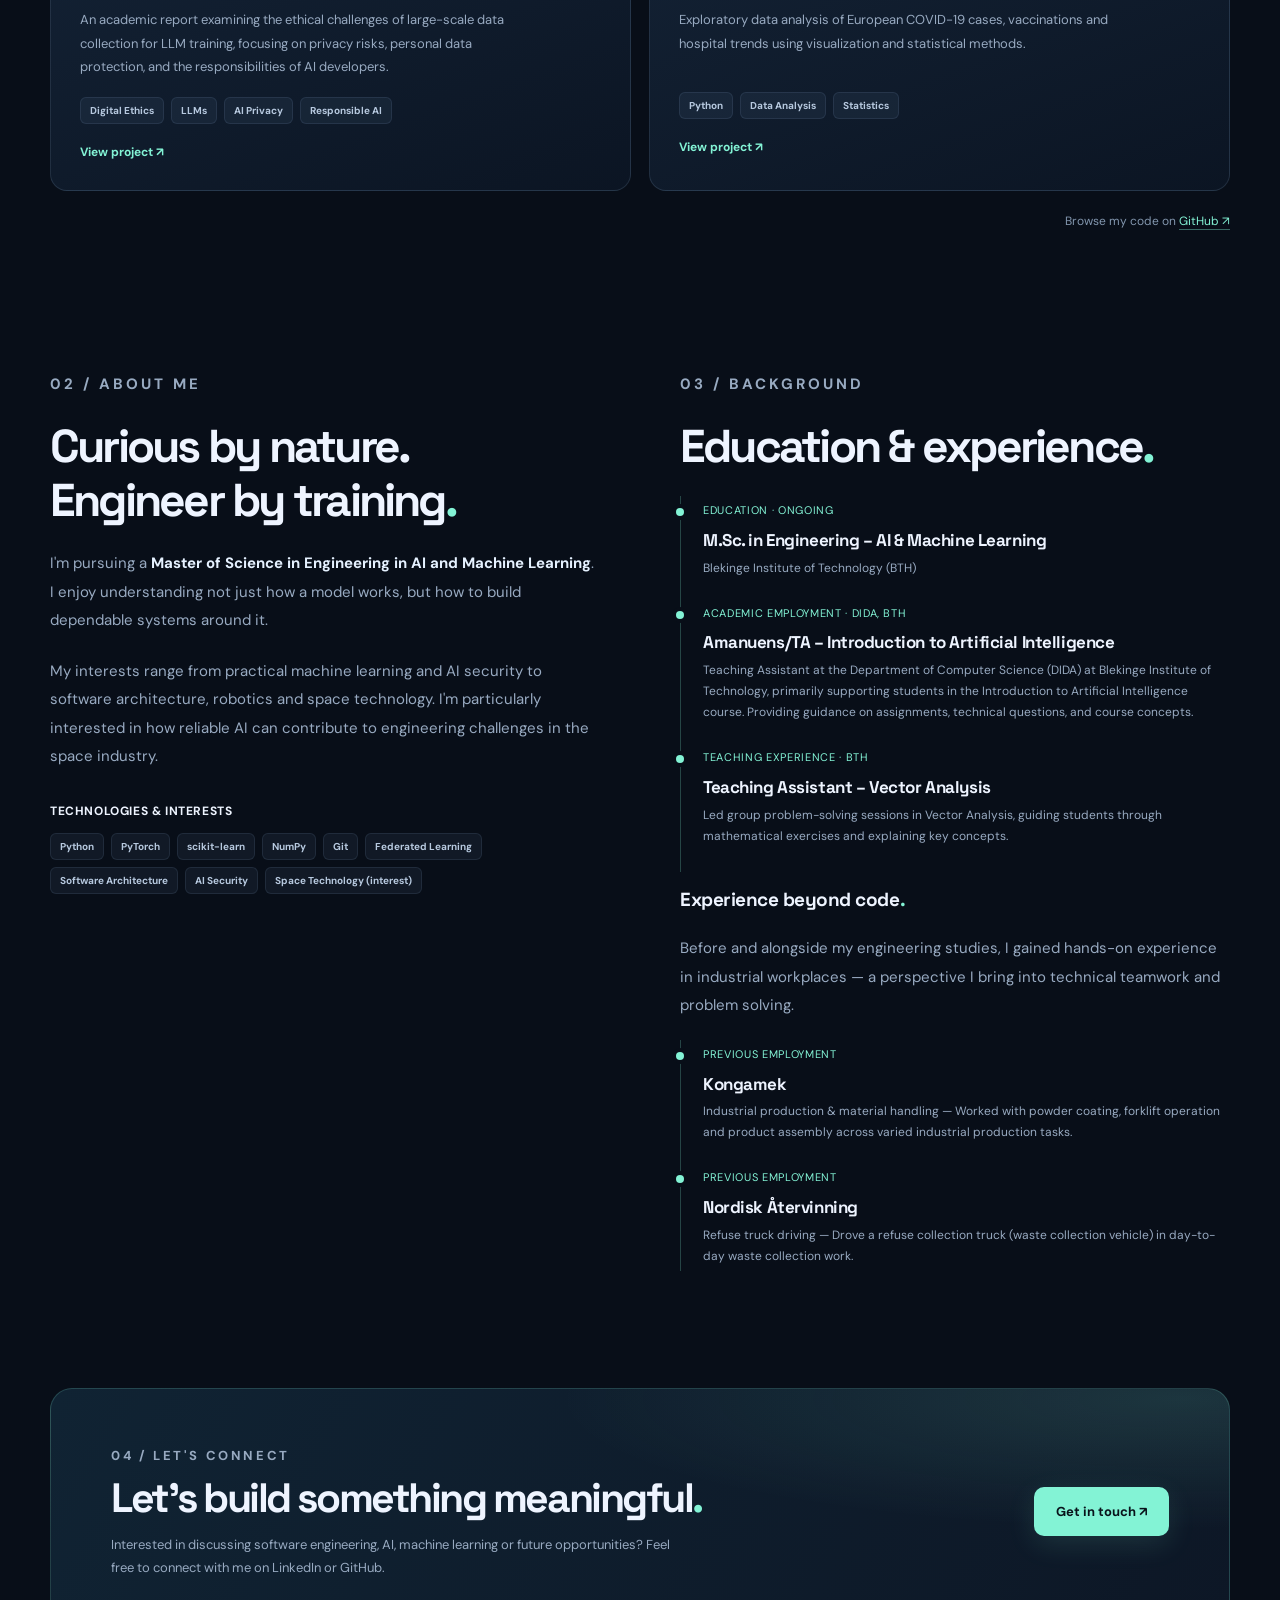
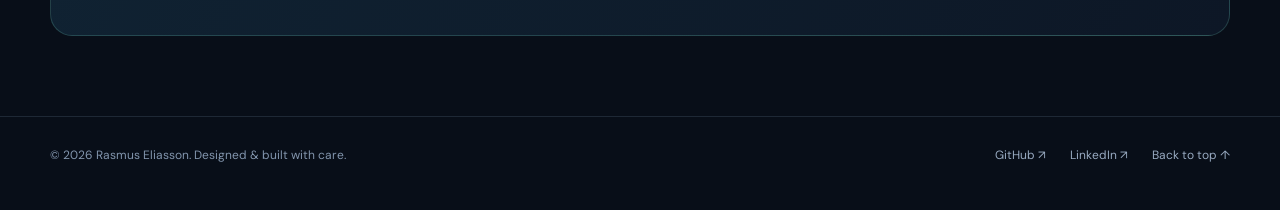
==== commit ade83f8b: "uppdated some information, added digital ethics report and linkedin link" ====
--- a/index.html
+++ b/index.html
@@ -208,26 +208,46 @@
         <div>
           <p class="section-kicker">03 / BACKGROUND</p>
           <h2>Education & experience<span style="color:var(--accent)">.</span></h2>
+          <!-- Academic experience timeline -->
           <div class="timeline">
             <div class="timeline-item">
               <small>EDUCATION · ONGOING</small>
               <h3>M.Sc. in Engineering – AI & Machine Learning</h3>
               <p>Blekinge Institute of Technology (BTH)</p>
             </div>
+
             <div class="timeline-item">
-              <small>TEACHING & ACADEMIC SUPPORT</small>
-              <h3>Teaching Assistant / Amanuens</h3>
-              <p>Assisting students through labs and academic learning activities in computing-related subjects.</p>
-            </div>
+              <small>ACADEMIC EMPLOYMENT · DIDA, BTH</small>
+              <h3>Amanuens/TA – Introduction to Artificial Intelligence</h3>
+              <p>
+                Teaching Assistant at the Department of Computer Science (DIDA)
+                at Blekinge Institute of Technology, primarily supporting
+                students in the Introduction to Artificial Intelligence course.
+                Providing guidance on assignments, technical questions,
+                and course concepts.
+              </p>
+            </div>
+
             <div class="timeline-item">
-              <small>TEACHING EXPERIENCE</small>
+              <small>TEACHING EXPERIENCE · BTH</small>
               <h3>Teaching Assistant – Vector Analysis</h3>
-              <p>Helping students work through mathematical problems and course concepts.</p>
-            </div>
-          </div>
-          <!-- Industrial background is intentionally BELOW the academic experience. -->
-          <h3 class="experience-subhead">Experience beyond code<span style="color:var(--accent)">.</span></h3>
-          <p class="experience-intro">Before and alongside my engineering studies, I gained hands-on experience in industrial workplaces — a perspective I bring into technical teamwork and problem solving.</p>
+              <p>
+                Led group problem-solving sessions in Vector Analysis,
+                guiding students through mathematical exercises
+                and explaining key concepts.
+              </p>
+            </div>
+          </div>
+
+          <!-- Industrial experience is below, and OUTSIDE, the academic timeline. -->
+          <h3 class="experience-subhead">
+            Experience beyond code<span style="color:var(--accent)">.</span>
+          </h3>
+          <p class="experience-intro">
+            Before and alongside my engineering studies, I gained hands-on
+            experience in industrial workplaces — a perspective I bring into
+            technical teamwork and problem solving.
+          </p>
           <!-- Edit the INDUSTRIAL_EXPERIENCE list in portfolio-data.js. -->
           <div class="timeline experience-timeline" id="industrial-experience"></div>
         </div>
@@ -238,10 +258,13 @@
       <div>
         <p class="section-kicker">04 / LET'S CONNECT</p>
         <h2 id="contact-title">Let's build something meaningful<span style="color:var(--accent)">.</span></h2>
-        <p>Interested in discussing software engineering, AI, machine learning or future opportunities? You can find me on GitHub.</p>
-      </div>
-      <a href="https://github.com/DreadWoolf" class="btn btn-primary" target="_blank" rel="noopener noreferrer" style="flex-shrink:0">Get in touch ↗</a>
-      <!-- Replace the link above with your LinkedIn profile or an email link when ready. -->
+        <p>
+          Interested in discussing software engineering, AI,
+          machine learning or future opportunities?
+          Feel free to connect with me on LinkedIn or GitHub.
+        </p>
+      </div>
+      <a href="https://www.linkedin.com/in/rasmus-eliasson/" class="btn btn-primary" target="_blank" rel="noopener noreferrer" style="flex-shrink:0">Get in touch ↗</a>
     </section>
   </main>
 
